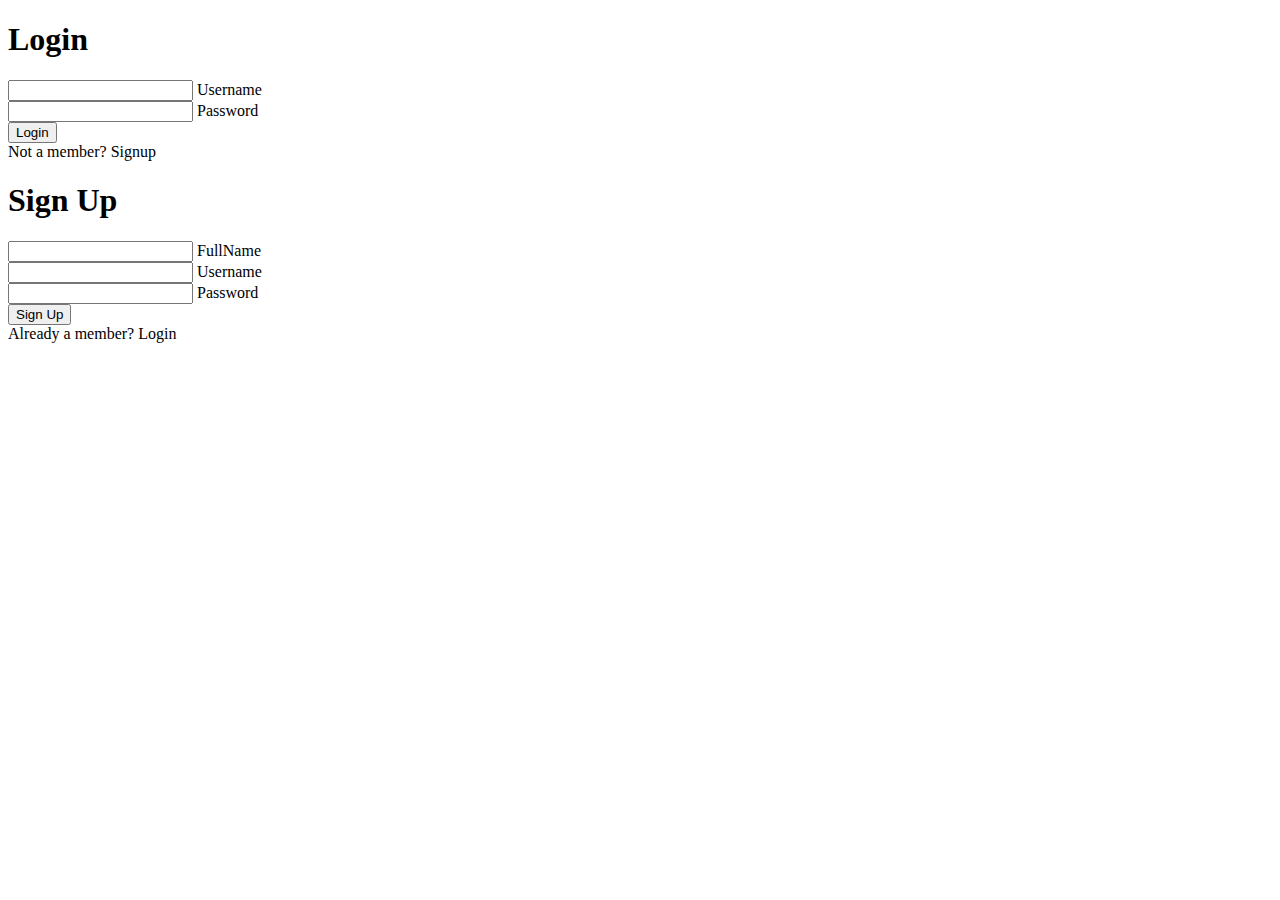
==== index.html @ 5c0ba2ae "please for the love of god work." ====
<!DOCTYPE html>
<html lang="en">

<head>
    <meta charset="UTF-8">
    <meta http-equiv="X-UA-Compatible" content="IE=edge">
    <meta name="viewport" content="width=device-width, initial-scale=1.0">
    <title>Login Project</title>
    <link rel="stylesheet" href="/CSS/final1.css">
</head>

<body>
    <div class="center">
        <form id="loginForm" class="form">
            <h1>Login</h1>
            <div class="txt_field">
                <input type="text" id="user" required>
                <span></span>
                <label>Username</label>
            </div>
            <div class="txt_field">
                <input type="password" id="pwd" required>
                <span></span>
                <label>Password</label>
            </div>
            <input type="submit" value="Login" onclick="login(event)">
            <div class="signup_link" id="newSignbtn">
                Not a member? <span onclick="newSignUp()">Signup</span>
            </div>
        </form>
        <form id="signUpForm" class="d-none form">
            <h1>Sign Up</h1>
            <div class="txt_field">
                <input type="text" id="fullN" required>
                <span></span>
                <label>FullName</label>
            </div>
            <div class="txt_field">
                <input type="text" id="userSign" required>
                <span></span>
                <label>Username</label>
            </div>
            <div class="txt_field">
                <input type="password" id="pwdSign" required>
                <span></span>
                <label>Password</label>
            </div>
            <input type="submit" value="Sign Up" onclick="signUp(event)">
            <div class="signup_link" id="newLogbtn">
                Already a member? <span onclick="newLogIn()">Login</span>
            </div>
        </form>
        <div id="box"></div>
    </div>

    <script src="/JS/final1.js"></script>
</body>

</html>
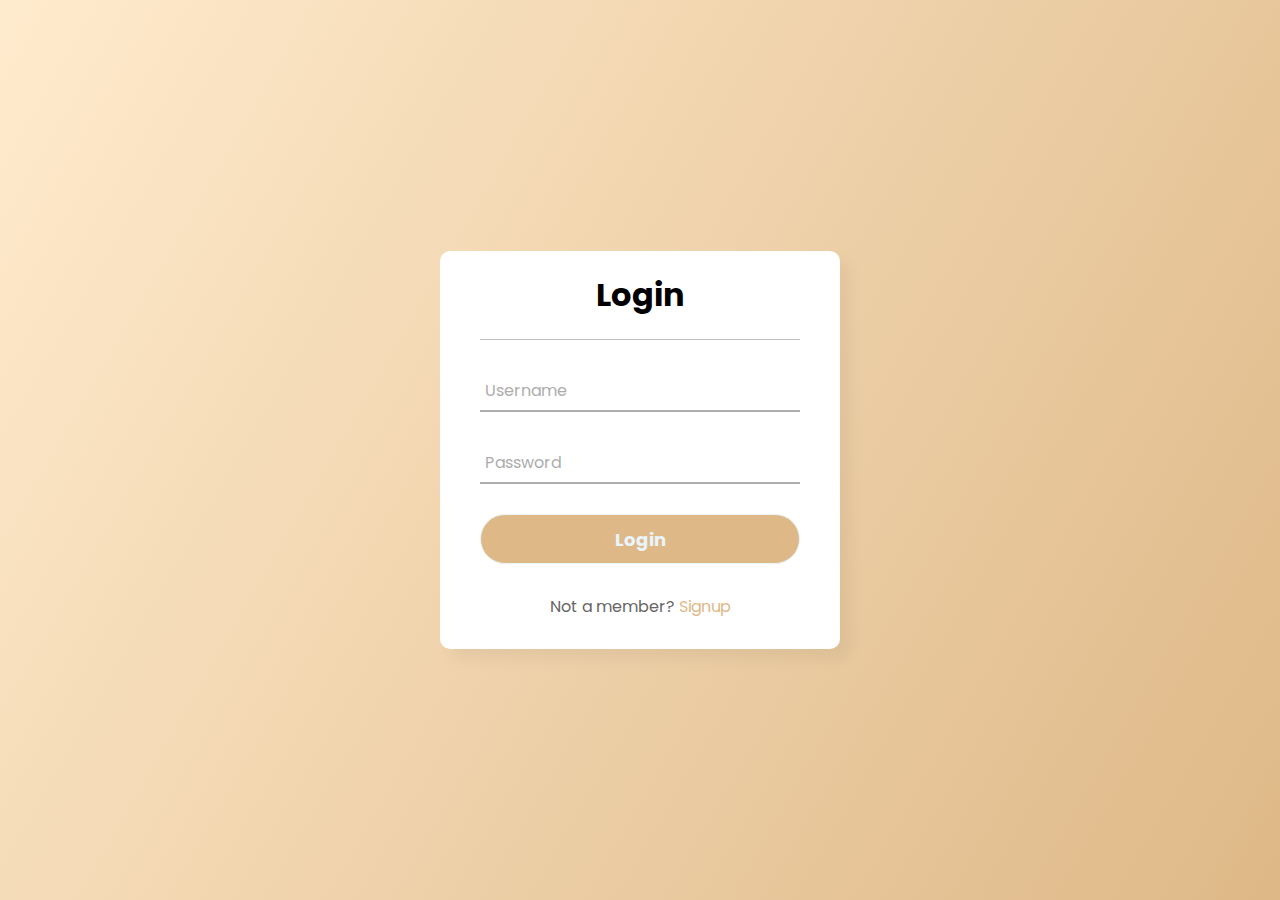
==== commit dacca511: "removed folders" ====
--- a/index.html
+++ b/index.html
@@ -6,7 +6,7 @@
     <meta http-equiv="X-UA-Compatible" content="IE=edge">
     <meta name="viewport" content="width=device-width, initial-scale=1.0">
     <title>Login Project</title>
-    <link rel="stylesheet" href="/CSS/final1.css">
+    <link rel="stylesheet" href="/final1.css">
 </head>
 
 <body>
@@ -53,7 +53,7 @@
         <div id="box"></div>
     </div>
 
-    <script src="/JS/final1.js"></script>
+    <script src="/final1.js"></script>
 </body>
 
 </html>
--- a/final1.css
+++ b/final1.css
@@ -0,0 +1,142 @@
+@import url("https://fonts.googleapis.com/css2?family=Noto+Sans:wght@700&family=Poppins:wght@400;500;600&display=swap");
+* {
+  margin: 0;
+  padding: 0;
+  box-sizing: border-box;
+  font-family: "Poppins", sans-serif;
+}
+
+body {
+  margin: 0;
+  padding: 0;
+  background: linear-gradient(120deg, blanchedalmond, burlywood);
+  height: 100vh;
+  overflow: hidden;
+}
+
+.d-none {
+  display: none;
+}
+
+.center {
+  position: absolute;
+  top: 50%;
+  left: 50%;
+  transform: translate(-50%, -50%);
+  width: 400px;
+  background: white;
+  border-radius: 10px;
+  box-shadow: 10px 10px 15px rgba(0, 0, 0, 0.05);
+}
+
+.center h1 {
+  text-align: center;
+  padding: 20px 0;
+  border-bottom: 1px solid silver;
+}
+
+.center h2 {
+  text-align: center;
+  padding: 10px 0;
+}
+
+.center .form {
+  padding: 0 40px;
+  box-sizing: border-box;
+}
+
+.form .txt_field {
+  position: relative;
+  border-bottom: 2px solid #adadad;
+  margin: 30px 0;
+}
+
+.txt_field input {
+  width: 100%;
+  padding: 0 5px;
+  height: 40px;
+  font-size: 16px;
+  border: none;
+  background: none;
+  outline: none;
+}
+
+.txt_field label {
+  position: absolute;
+  top: 50%;
+  left: 5px;
+  color: #adadad;
+  transform: translateY(-50%);
+  font-size: 16px;
+  pointer-events: none;
+  transition: 0.5s;
+}
+
+.txt_field span::before {
+  content: "";
+  position: absolute;
+  top: 40px;
+  left: 0;
+  width: 0%;
+  height: 2px;
+  background: blanchedalmond;
+  transition: 0.5s;
+}
+
+.txt_field input:focus ~ label,
+.txt_field input:valid ~ label {
+  top: -5px;
+  color: burlywood;
+}
+
+.txt_field input:focus ~ span::before,
+.txt_field input:valid ~ span::before {
+  width: 100%;
+}
+
+input[type="button"],
+input[type="submit"] {
+  width: 100%;
+  height: 50px;
+  border: 1px solid;
+  background: burlywood;
+  border-radius: 25px;
+  font-size: 18px;
+  color: #e9f4fb;
+  font-weight: 700;
+  cursor: pointer;
+  outline: none;
+}
+
+input[type="button"]:hover,
+input[type="submit"]:hover {
+  border-color: burlywood;
+  transition: 0.5s;
+}
+
+.signup_link {
+  margin: 30px 0;
+  text-align: center;
+  font-size: 16px;
+  color: #666666;
+}
+
+.signup_link span {
+  color: burlywood;
+  text-decoration: none;
+  cursor: pointer;
+}
+
+.signup_link span:hover {
+  text-decoration: underline;
+}
+
+.logout-btn {
+  margin-bottom: 20px;
+}
+
+@media only screen and (max-width: 668px) {
+  .center {
+    width: 90%;
+  }
+}
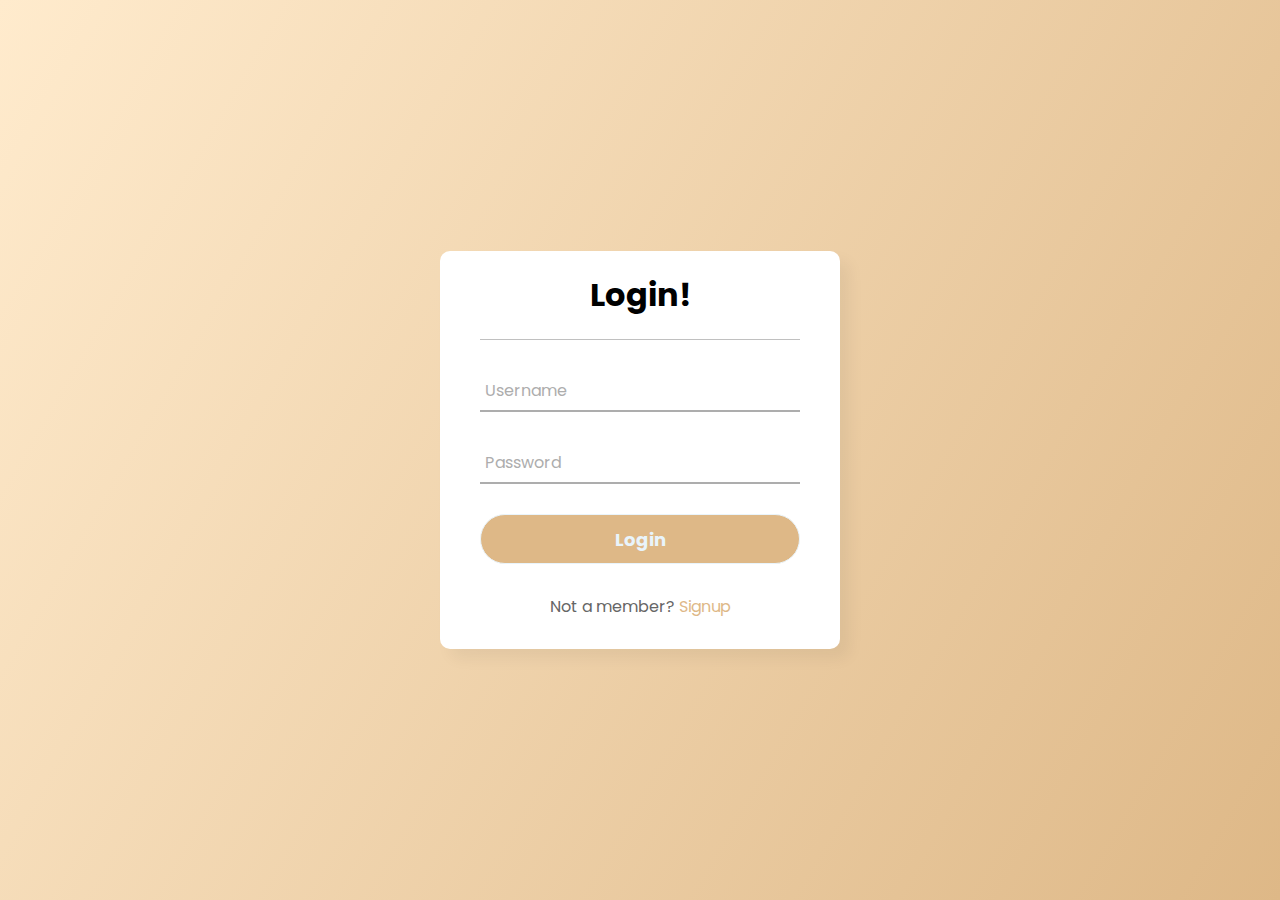
==== commit 1772fbca: "Update index.html" ====
--- a/index.html
+++ b/index.html
@@ -12,7 +12,7 @@
 <body>
     <div class="center">
         <form id="loginForm" class="form">
-            <h1>Login</h1>
+            <h1>Login!</h1>
             <div class="txt_field">
                 <input type="text" id="user" required>
                 <span></span>
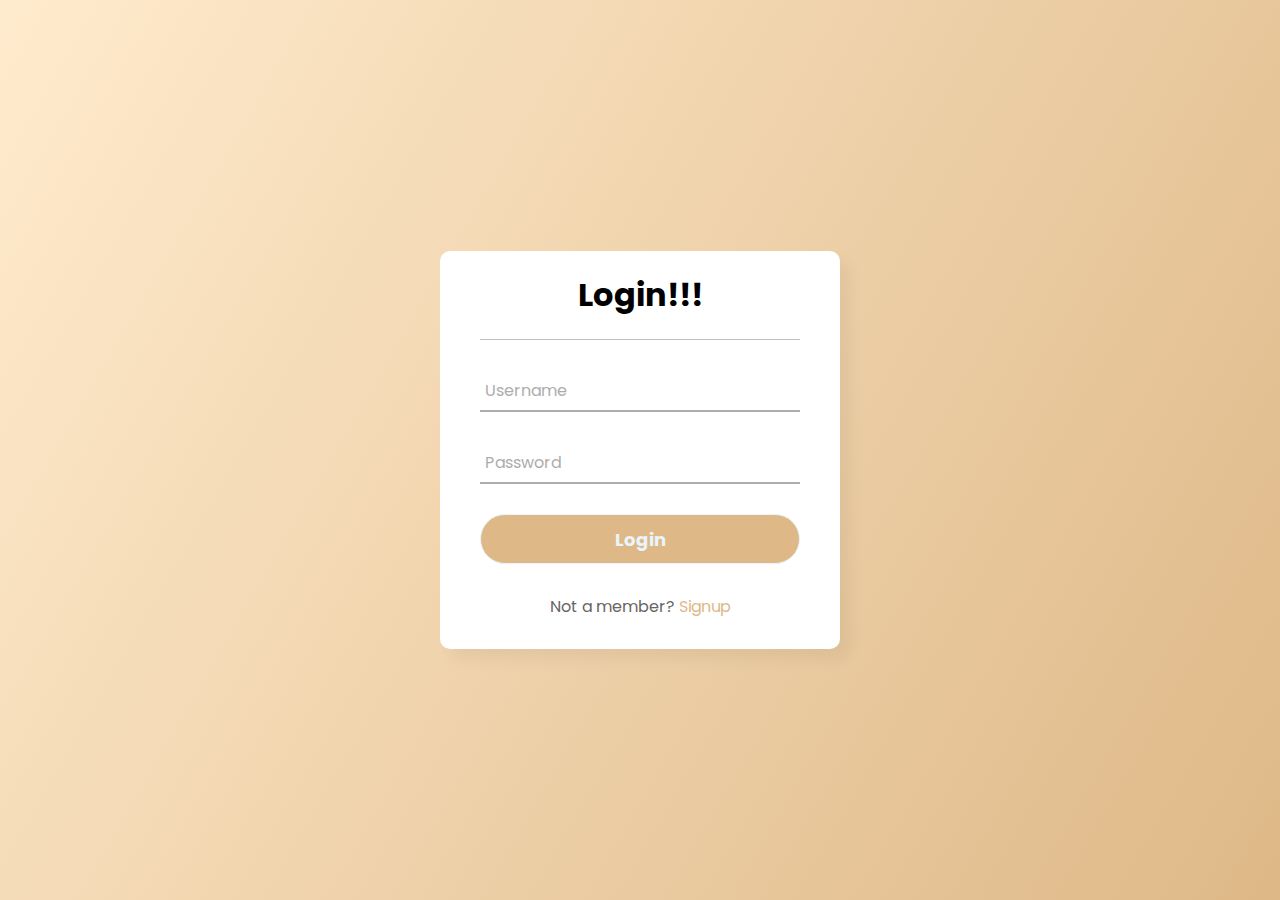
==== commit 980bdf14: "Update index.html" ====
--- a/index.html
+++ b/index.html
@@ -6,13 +6,13 @@
     <meta http-equiv="X-UA-Compatible" content="IE=edge">
     <meta name="viewport" content="width=device-width, initial-scale=1.0">
     <title>Login Project</title>
-    <link rel="stylesheet" href="/final1.css">
+    <link rel="stylesheet" href="final1.css">
 </head>
 
 <body>
     <div class="center">
         <form id="loginForm" class="form">
-            <h1>Login!</h1>
+            <h1>Login!!!</h1>
             <div class="txt_field">
                 <input type="text" id="user" required>
                 <span></span>
